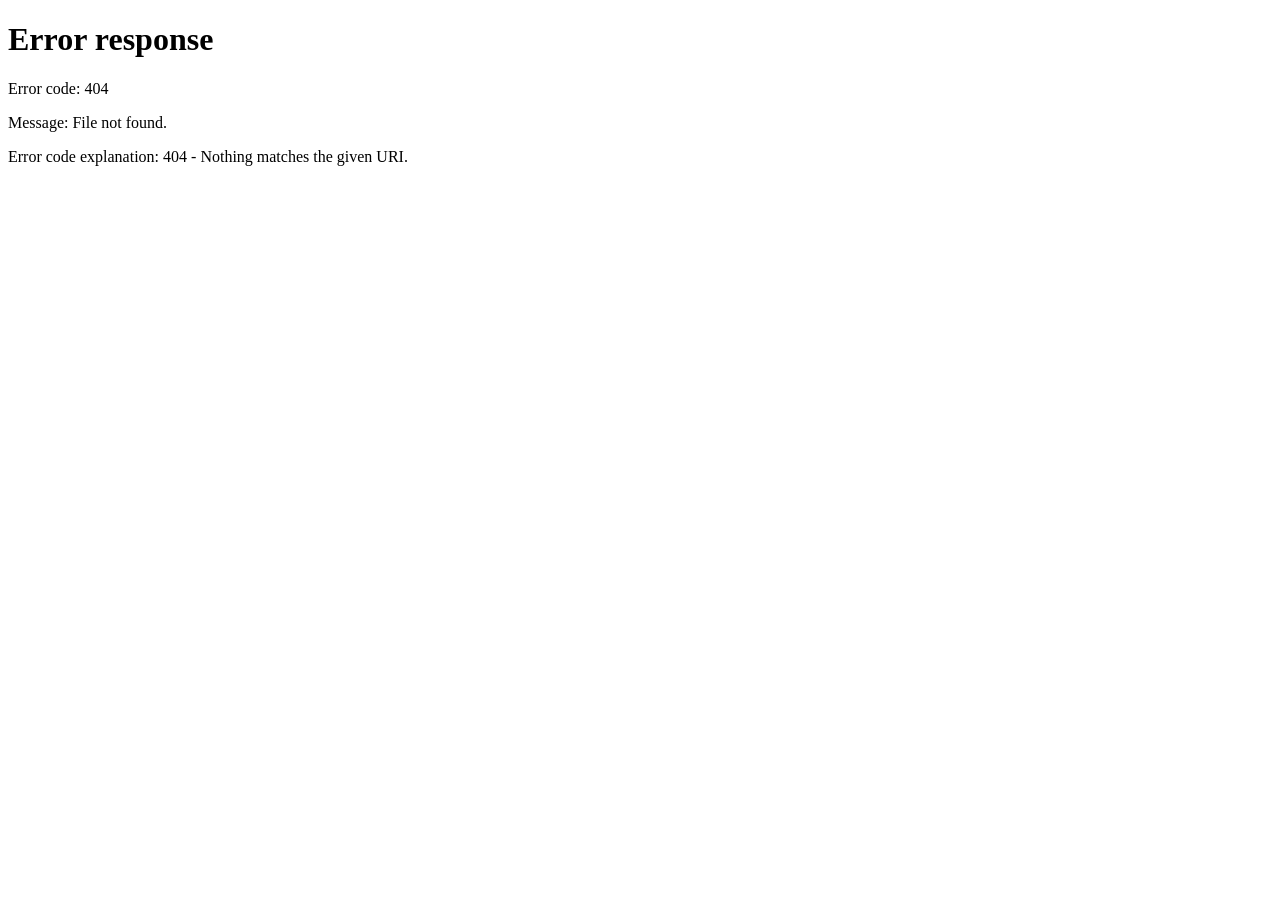
==== usuarios.html @ 710b9ca5 "Modificaciones completas del módulo de clientes según diagrama" ====
<!DOCTYPE html>
<html lang="es">
<head>
    <meta charset="UTF-8">
    <meta name="viewport" content="width=device-width, initial-scale=1.0">
    <title>Clientes - Sistema Minerva</title>
   
    <link href="https://cdn.jsdelivr.net/npm/bootstrap@5.3.2/dist/css/bootstrap.min.css" rel="stylesheet">
    <link href="https://cdn.jsdelivr.net/npm/bootstrap-icons@1.11.1/font/bootstrap-icons.css" rel="stylesheet">
    <link rel="stylesheet" href="CSS/styles.css">

    <script>
        if (!localStorage.getItem('minerva_token')) {
            window.location.replace('login.html');
        }
    </script>
</head>
<body class="d-flex">

    <div id="menu-container"></div>

    <div class="flex-grow-1 d-flex flex-column" style="min-width: 0;">
        <header class="navbar navbar-expand-lg navbar-light bg-white border-bottom p-3 shadow-sm">
            <div class="container-fluid">
                <button class="btn btn-outline-secondary me-3" id="toggleSidebar"><i class="bi bi-list"></i></button>
                <span class="navbar-brand mb-0 h1">Módulo de Clientes</span>
            </div>
        </header>

        <main class="p-4 overflow-auto">
            <div class="d-flex justify-content-between align-items-center mb-4">
                <h2><i class="bi bi-people"></i> Gestión de Clientes</h2>
                <button class="btn btn-primary" data-bs-toggle="modal" data-bs-target="#modalCliente" onclick="prepararFormularioCrear()">
                    <i class="bi bi-plus-lg"></i> Nuevo Cliente
                </button>
            </div>

            <div class="card shadow-sm">
                <div class="card-body">
                    <table class="table table-hover align-middle">
                        <thead class="table-light">
                            <tr>
                                <th>Nombre / ID de Cliente</th>
                                <th>Número de Teléfono</th>
                                <th>Fecha de Registro</th> <th class="text-center">Acciones</th>
                            </tr>
                        </thead>
                        <tbody id="tabla-clientes">
                            </tbody>
                    </table>
                </div>
            </div>

            <div class="modal fade" id="modalCliente" tabindex="-1" aria-hidden="true">
                <div class="modal-dialog">
                    <div class="modal-content">
                        <div class="modal-header bg-dark text-white">
                            <h5 class="modal-title" id="modalClienteTitle">Registrar Cliente</h5>
                            <button type="button" class="btn-close btn-close-white" data-bs-dismiss="modal" aria-label="Close"></button>
                        </div>
                        <div class="modal-body">
                            <form id="form-cliente">
                                <input type="hidden" id="client-id-original">
                               
                                <div class="mb-3">
                                    <label class="form-label fw-bold">Nombre Completo / Razón Social</label>
                                    <input type="text" class="form-control" id="client-name" maxlength="100" placeholder="Ej. Pedro Sanchez" required>
                                    <div class="form-text">ID único del cliente en la base de datos.</div>
                                </div>
                               
                                <div class="mb-3">
                                    <label class="form-label fw-bold">Número de Teléfono</label>
                                    <div class="input-group">
                                        <span class="input-group-text"><i class="bi bi-telephone"></i></span>
                                        <input type="text" class="form-control" id="client-phone" pattern="[0-9]{9}" maxlength="9" placeholder="Ej. 987654321" required>
                                    </div>
                                    <div class="form-text"> Ingrese su número de telefono </div>
                                </div>

                                <input type="hidden" id="client-registration-date">
                            </form>
                        </div>
                        <div class="modal-footer bg-light">
                            <button type="button" class="btn btn-secondary" data-bs-dismiss="modal">Cancelar</button>
                            <button type="button" class="btn btn-success" onclick="guardarCliente()">Guardar Datos</button>
                        </div>
                    </div>
                </div>
            </div>
        </main>
    </div>

    <script src="https://cdn.jsdelivr.net/npm/bootstrap@5.3.2/dist/js/bootstrap.bundle.min.js"></script>
    <script src="js/api.js"></script>
    <script src="js/app.js"></script>
    <script src="js/clientes.js"></script>
</body>
</html>
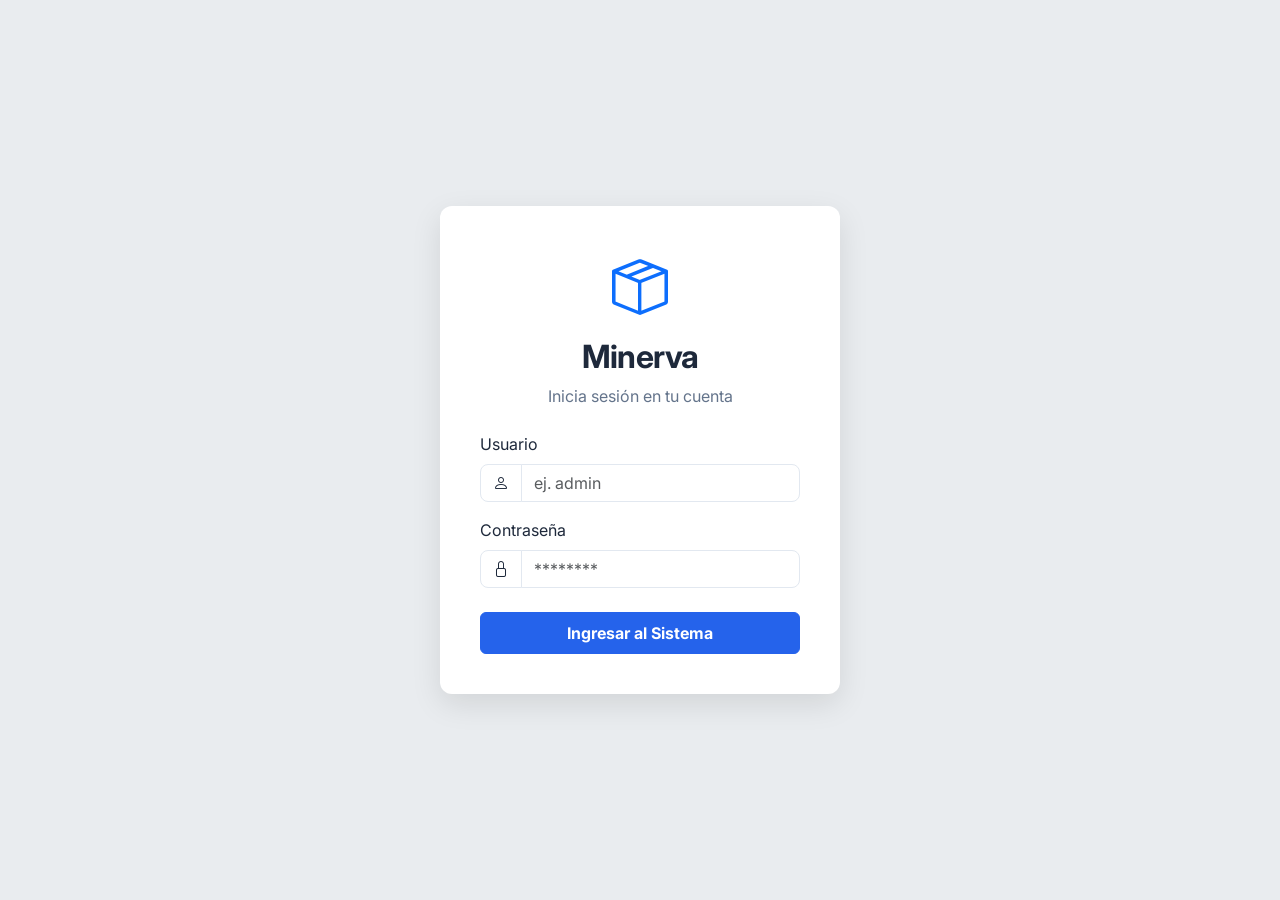
==== commit 630d6be7: "Vistas Frontend Minerva" ====
--- a/usuarios.html
+++ b/usuarios.html
@@ -3,8 +3,8 @@
 <head>
     <meta charset="UTF-8">
     <meta name="viewport" content="width=device-width, initial-scale=1.0">
-    <title>Clientes - Sistema Minerva</title>
-   
+    <title>Usuarios - Sistema Minerva</title>
+    
     <link href="https://cdn.jsdelivr.net/npm/bootstrap@5.3.2/dist/css/bootstrap.min.css" rel="stylesheet">
     <link href="https://cdn.jsdelivr.net/npm/bootstrap-icons@1.11.1/font/bootstrap-icons.css" rel="stylesheet">
     <link rel="stylesheet" href="CSS/styles.css">
@@ -14,6 +14,9 @@
             window.location.replace('login.html');
         }
     </script>
+    <script src="js/api.js" defer></script>
+    <script src="js/app.js" defer></script>
+    <script src="js/usuarios.js" defer></script>
 </head>
 <body class="d-flex">
 
@@ -23,66 +26,96 @@
         <header class="navbar navbar-expand-lg navbar-light bg-white border-bottom p-3 shadow-sm">
             <div class="container-fluid">
                 <button class="btn btn-outline-secondary me-3" id="toggleSidebar"><i class="bi bi-list"></i></button>
-                <span class="navbar-brand mb-0 h1">Módulo de Clientes</span>
+                <span class="navbar-brand mb-0 h1">Módulo de Usuarios</span>
             </div>
         </header>
 
         <main class="p-4 overflow-auto">
             <div class="d-flex justify-content-between align-items-center mb-4">
-                <h2><i class="bi bi-people"></i> Gestión de Clientes</h2>
-                <button class="btn btn-primary" data-bs-toggle="modal" data-bs-target="#modalCliente" onclick="prepararFormularioCrear()">
-                    <i class="bi bi-plus-lg"></i> Nuevo Cliente
+                <h2><i class="bi bi-person-badge"></i> Gestión de Usuarios</h2>
+                <button class="btn btn-primary" onclick="abrirModalCrear()">
+                    <i class="bi bi-plus-lg"></i> Nuevo Usuario
                 </button>
             </div>
 
             <div class="card shadow-sm">
                 <div class="card-body">
-                    <table class="table table-hover align-middle">
-                        <thead class="table-light">
-                            <tr>
-                                <th>Nombre / ID de Cliente</th>
-                                <th>Número de Teléfono</th>
-                                <th>Fecha de Registro</th> <th class="text-center">Acciones</th>
-                            </tr>
-                        </thead>
-                        <tbody id="tabla-clientes">
-                            </tbody>
-                    </table>
+                    <div class="table-responsive">
+                        <table class="table table-hover align-middle">
+                            <thead class="table-light">
+                                <tr>
+                                    <th>ID</th>
+                                    <th>Nombre Completo</th>
+                                    <th>Usuario</th>
+                                    <th>Correo</th>
+                                    <th>Rol</th>
+                                    <th>Estado</th>
+                                    <th>Acciones</th>
+                                </tr>
+                            </thead>
+                            <tbody id="tabla-usuarios"></tbody>
+                        </table>
+                    </div>
                 </div>
             </div>
 
-            <div class="modal fade" id="modalCliente" tabindex="-1" aria-hidden="true">
-                <div class="modal-dialog">
-                    <div class="modal-content">
+            <div class="modal fade" id="modalUsuario" tabindex="-1" aria-hidden="true">
+                <div class="modal-dialog modal-lg"> <div class="modal-content">
                         <div class="modal-header bg-dark text-white">
-                            <h5 class="modal-title" id="modalClienteTitle">Registrar Cliente</h5>
+                            <h5 class="modal-title" id="modalUsuarioTitle">Registrar Usuario</h5>
                             <button type="button" class="btn-close btn-close-white" data-bs-dismiss="modal" aria-label="Close"></button>
                         </div>
                         <div class="modal-body">
-                            <form id="form-cliente">
-                                <input type="hidden" id="client-id-original">
-                               
-                                <div class="mb-3">
-                                    <label class="form-label fw-bold">Nombre Completo / Razón Social</label>
-                                    <input type="text" class="form-control" id="client-name" maxlength="100" placeholder="Ej. Pedro Sanchez" required>
-                                    <div class="form-text">ID único del cliente en la base de datos.</div>
+                            <form id="form-usuario">
+                                <input type="hidden" id="user-id">
+                                
+                                <div class="row g-3">
+                                    <div class="col-md-6">
+                                        <label class="form-label fw-bold">Nombre</label>
+                                        <input type="text" class="form-control" id="user-firstname" placeholder="Ej. Juan" maxlength="60" required>
+                                    </div>
+                                    <div class="col-md-6">
+                                        <label class="form-label fw-bold">Apellido</label>
+                                        <input type="text" class="form-control" id="user-lastname" placeholder="Ej. Pérez" maxlength="60" required>
+                                    </div>
+
+                                    <div class="col-md-12">
+                                        <label class="form-label fw-bold">Correo Electrónico</label>
+                                        <input type="email" class="form-control" id="user-email" placeholder="juan.perez@minerva.com" maxlength="100" required>
+                                    </div>
+
+                                    <div class="col-md-6">
+                                        <label class="form-label fw-bold">Nombre de Usuario</label>
+                                        <input type="text" class="form-control" id="user-username" placeholder="Ej. jperez" required>
+                                    </div>
+                                    <div class="col-md-6">
+                                        <label class="form-label fw-bold">Contraseña</label>
+                                        <input type="password" class="form-control" id="user-password" placeholder="********">
+                                    </div>
+                                    <div class="col-12 mt-0">
+                                        <div class="form-text text-muted" id="password-help">Déjalo en blanco si no deseas cambiar la contraseña al editar.</div>
+                                    </div>
+                                    
+                                    <div class="col-md-6">
+                                        <label class="form-label fw-bold">Rol en el Sistema</label>
+                                        <select class="form-select" id="user-rol" required>
+                                            <option value="OPERADOR">Operador</option>
+                                            <option value="ADMIN">Administrador</option>
+                                        </select>
+                                    </div>
+                                    <div class="col-md-6">
+                                        <label class="form-label fw-bold">Estado</label>
+                                        <select class="form-select" id="user-estado" required>
+                                            <option value="Activo">Activo</option>
+                                            <option value="Bloqueado">Bloqueado</option>
+                                        </select>
+                                    </div>
                                 </div>
-                               
-                                <div class="mb-3">
-                                    <label class="form-label fw-bold">Número de Teléfono</label>
-                                    <div class="input-group">
-                                        <span class="input-group-text"><i class="bi bi-telephone"></i></span>
-                                        <input type="text" class="form-control" id="client-phone" pattern="[0-9]{9}" maxlength="9" placeholder="Ej. 987654321" required>
-                                    </div>
-                                    <div class="form-text"> Ingrese su número de telefono </div>
-                                </div>
-
-                                <input type="hidden" id="client-registration-date">
                             </form>
                         </div>
                         <div class="modal-footer bg-light">
                             <button type="button" class="btn btn-secondary" data-bs-dismiss="modal">Cancelar</button>
-                            <button type="button" class="btn btn-success" onclick="guardarCliente()">Guardar Datos</button>
+                            <button type="button" class="btn btn-success" onclick="guardarUsuario()">Guardar Datos</button>
                         </div>
                     </div>
                 </div>
@@ -91,8 +124,5 @@
     </div>
 
     <script src="https://cdn.jsdelivr.net/npm/bootstrap@5.3.2/dist/js/bootstrap.bundle.min.js"></script>
-    <script src="js/api.js"></script>
-    <script src="js/app.js"></script>
-    <script src="js/clientes.js"></script>
 </body>
 </html>
--- a/CSS/styles.css
+++ b/CSS/styles.css
@@ -0,0 +1,216 @@
+/* CSS/styles.css */
+
+@import url('https://fonts.googleapis.com/css2?family=Inter:wght@300;400;500;600;700&display=swap');
+
+/* =========================================
+   1. VARIABLES DE COLOR (MODO CLARO)
+   ========================================= */
+:root {
+    /* Colores Principales (Azul Tecnológico) */
+    --primary-tech: #2563eb;
+    --primary-hover: #1d4ed8;
+    
+    /* Menú Lateral (Índigo Corporativo y Vibrante) */
+    --sidebar-bg: #1e1b4b;       
+    --sidebar-text: #a5b4fc;     
+    --sidebar-active-bg: rgba(99, 102, 241, 0.15);
+    --sidebar-active-text: #818cf8; 
+    
+    /* Fondos y Tarjetas */
+    --bg-body: #f1f5f9;          /* Gris azulado muy suave para dar contraste */
+    --card-bg: #ffffff;          /* Blanco puro para las tarjetas */
+    --border-color: #e2e8f0;     /* Bordes sutiles */
+    
+    /* Texto */
+    --text-main: #1e293b;
+    --text-muted: #64748b;
+    
+    /* Sombras */
+    --shadow-sm: 0 1px 3px rgba(0,0,0,0.1), 0 1px 2px rgba(0,0,0,0.06);
+    --shadow-md: 0 4px 6px -1px rgba(0,0,0,0.1), 0 2px 4px -1px rgba(0,0,0,0.06);
+}
+
+/* =========================================
+   2. VARIABLES DE COLOR (MODO OSCURO)
+   ========================================= */
+body.dark-mode {
+    /* Colores Principales (Adaptados para no encandilar) */
+    --primary-tech: #3b82f6;
+    --primary-hover: #60a5fa;
+    
+    /* Menú Lateral (Casi negro con tinte azul) */
+    --sidebar-bg: #020617;       
+    --sidebar-text: #94a3b8;
+    --sidebar-active-bg: rgba(56, 189, 248, 0.1);
+    --sidebar-active-text: #38bdf8;
+    
+    /* Fondos y Tarjetas (Azul Pizarra) */
+    --bg-body: #0f172a;          /* Fondo base nocturno */
+    --card-bg: #1e293b;          /* Tarjetas ligeramente más claras */
+    --border-color: #334155;     /* Bordes oscuros */
+    
+    /* Texto */
+    --text-main: #f8fafc;
+    --text-muted: #94a3b8;
+    
+    /* Sombras sutiles oscuras */
+    --shadow-sm: 0 1px 3px rgba(0,0,0,0.5);
+    --shadow-md: 0 4px 6px -1px rgba(0,0,0,0.5);
+}
+
+/* =========================================
+   3. ESTILOS GLOBALES
+   ========================================= */
+body {
+    background-color: var(--bg-body);
+    font-family: 'Inter', sans-serif;
+    color: var(--text-main);
+    min-height: 100vh;
+    transition: background-color 0.4s ease, color 0.4s ease;
+}
+
+h1, h2, h3, h4, h5, h6 { font-weight: 600; letter-spacing: -0.02em; }
+hr { border-color: var(--border-color); }
+
+/* =========================================
+   4. SIDEBAR (Menú Fijo y Estético)
+   ========================================= */
+#sidebar {
+    background-color: var(--sidebar-bg) !important;
+    min-width: 260px;
+    max-width: 260px;
+    height: 100vh; 
+    position: sticky; 
+    top: 0; 
+    overflow-y: auto; 
+    border-right: 1px solid rgba(255, 255, 255, 0.05);
+    z-index: 1000;
+    transition: background-color 0.4s ease;
+}
+
+#sidebar .fs-5 { letter-spacing: 0.5px; color: #ffffff; }
+
+#sidebar .nav-link {
+    color: var(--sidebar-text);
+    padding: 12px 20px;
+    margin-bottom: 4px;
+    border-radius: 8px;
+    font-weight: 500;
+    transition: all 0.2s ease;
+}
+
+#sidebar .nav-link:hover {
+    color: #ffffff;
+    background-color: rgba(255, 255, 255, 0.08);
+    transform: translateX(4px);
+}
+
+#sidebar .nav-link.active {
+    color: var(--sidebar-active-text);
+    background-color: var(--sidebar-active-bg);
+    border-left: 4px solid var(--sidebar-active-text);
+    border-radius: 4px 8px 8px 4px;
+}
+
+/* =========================================
+   5. TARJETAS Y PANELES (Profundidad)
+   ========================================= */
+header.navbar {
+    background-color: var(--card-bg) !important;
+    border-bottom: 1px solid var(--border-color) !important;
+    box-shadow: var(--shadow-sm);
+    transition: background-color 0.4s ease, border-color 0.4s ease;
+}
+
+.navbar-brand { color: var(--text-main) !important; font-weight: 600; }
+
+.card {
+    background-color: var(--card-bg);
+    border: 1px solid var(--border-color);
+    border-radius: 12px;
+    box-shadow: var(--shadow-sm);
+    color: var(--text-main);
+    transition: background-color 0.4s ease, border-color 0.4s ease, box-shadow 0.3s ease, transform 0.3s ease;
+}
+
+.card:hover {
+    box-shadow: var(--shadow-md);
+}
+
+.card-header, .card-footer { 
+    background-color: transparent !important; 
+    border-color: var(--border-color) !important; 
+}
+.text-muted { color: var(--text-muted) !important; }
+
+/* =========================================
+   6. TABLAS Y BOTONES
+   ========================================= */
+/* Adaptación de tablas Bootstrap para que respeten nuestras variables */
+.table { 
+    color: var(--text-main); 
+    --bs-table-bg: transparent; 
+    --bs-table-color: var(--text-main);
+    --bs-table-border-color: var(--border-color);
+    margin-bottom: 0;
+}
+.table th {
+    text-transform: uppercase;
+    font-size: 0.75rem;
+    font-weight: 600;
+    color: var(--text-muted);
+    background-color: rgba(0,0,0,0.02) !important;
+}
+body.dark-mode .table th { background-color: rgba(255,255,255,0.02) !important; }
+
+/* Botón Primario */
+.btn-primary {
+    background-color: var(--primary-tech);
+    border-color: var(--primary-tech);
+}
+.btn-primary:hover {
+    background-color: var(--primary-hover);
+    border-color: var(--primary-hover);
+}
+
+/* =========================================
+   7. FORMULARIOS Y MODALES
+   ========================================= */
+.form-control, .form-select, .input-group-text {
+    background-color: var(--card-bg);
+    color: var(--text-main);
+    border: 1px solid var(--border-color);
+    border-radius: 8px;
+    transition: all 0.3s ease;
+}
+
+body.dark-mode .form-control, 
+body.dark-mode .form-select, 
+body.dark-mode .input-group-text {
+    background-color: #0f172a; /* Fondo más oscuro para inputs en modo oscuro */
+    color: #f8fafc;
+}
+
+.form-control:focus, .form-select:focus {
+    background-color: var(--card-bg);
+    color: var(--text-main);
+    border-color: var(--primary-tech);
+    box-shadow: 0 0 0 0.25rem rgba(59, 130, 246, 0.25);
+}
+
+.modal-content {
+    background-color: var(--card-bg);
+    color: var(--text-main);
+    border: 1px solid var(--border-color);
+    border-radius: 12px;
+}
+.modal-header { border-bottom: 1px solid var(--border-color); }
+.modal-footer { border-top: 1px solid var(--border-color); }
+
+/* =========================================
+   8. CUSTOM SCROLLBAR
+   ========================================= */
+::-webkit-scrollbar { width: 8px; height: 8px; }
+::-webkit-scrollbar-track { background: var(--bg-body); }
+::-webkit-scrollbar-thumb { background: #94a3b8; border-radius: 4px; }
+body.dark-mode ::-webkit-scrollbar-thumb { background: #475569; }
